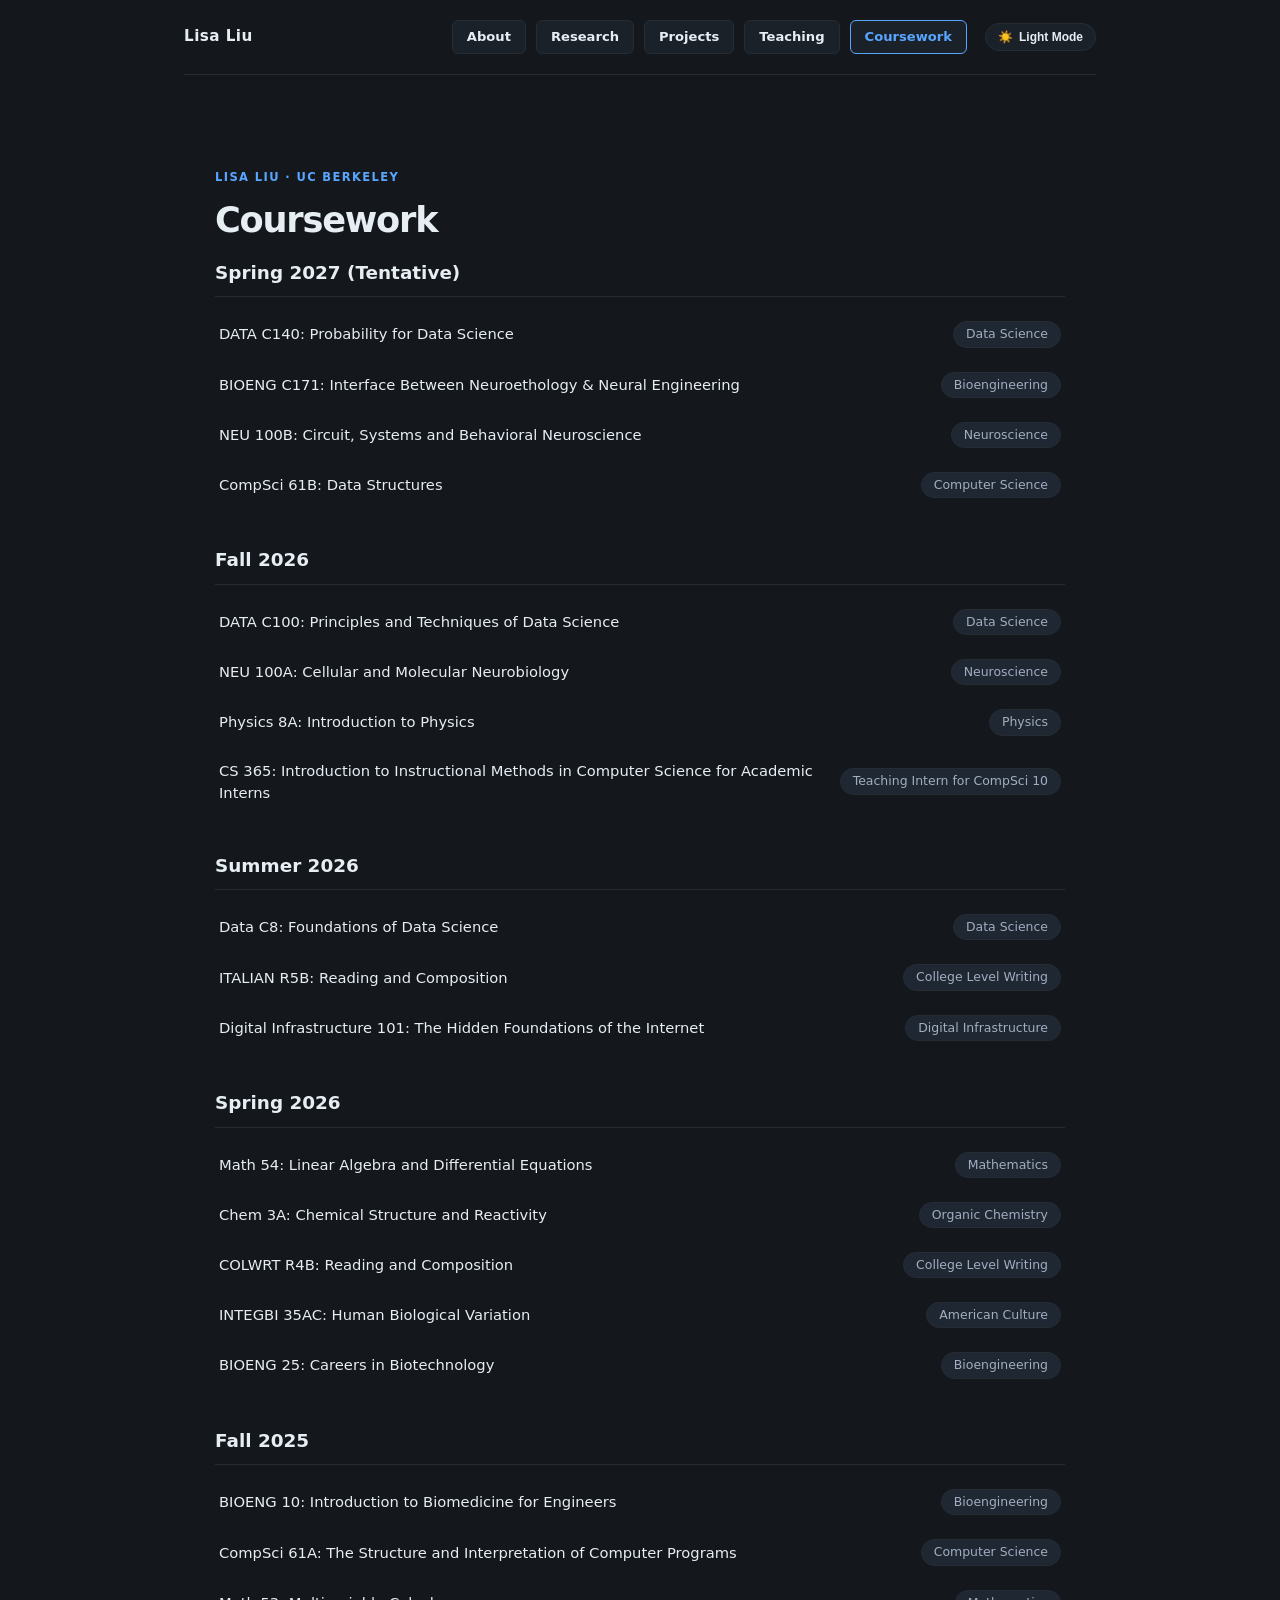
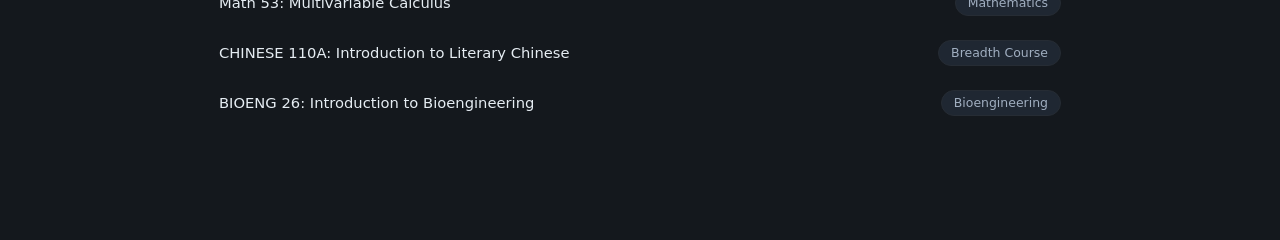
==== coursework/index.html @ eee63c80 "Add page eyebrow with author name to index.html" ====
<!DOCTYPE html>
<html lang="en"><head><meta charset="UTF-8"><meta name="viewport" content="width=device-width, initial-scale=1.0"><title>Coursework — Lisa Liu</title><style>
:root {
  --bg: #14181d;
  --ink: #e6edf3;
  --muted: #919eab;
  --line: #262c34;
  --blue: #58a6ff;
  --soft: #1b2129;
  --tag-bg: #1f2732;
  --tag-text: #a0aec0;
  --font: Inter, ui-sans-serif, system-ui, -apple-system, BlinkMacSystemFont, "Segoe UI", sans-serif;
}

[data-theme="light"] {
  --bg: #f5f7f9;
  --ink: #1e293b;
  --muted: #64748b;
  --line: #e2e8f0;
  --blue: #2563eb;
  --soft: #eaeff4;
  --tag-bg: #e2e8f0;
  --tag-text: #475569;
}

*{box-sizing:border-box}
html{scroll-behavior:smooth}
body {
  margin: 0;
  background-color: var(--bg);
  color: var(--ink);
  font-family: var(--font);
  line-height: 1.5;
  font-size: 0.92rem;
  transition: background-color 0.2s ease, color 0.2s ease;
}
a{color:inherit;text-decoration:none}
a:hover{color:var(--blue)}

.container{max-width:960px;margin:auto;padding:0 24px}

.nav{padding:20px 0;display:flex;justify-content:space-between;align-items:center;border-bottom:1px solid var(--line)}
.brand{font-size:.95rem;font-weight:700;letter-spacing:.03em}
.nav-right{display:flex;align-items:center;gap:10px;flex-wrap:wrap}

.nav-btn{
  background:var(--soft);
  color:var(--ink);
  border:1px solid var(--line);
  padding:6px 14px;
  border-radius:6px;
  font-size:.82rem;
  font-weight:600;
  transition:all 0.2s ease;
}
.nav-btn:hover, .nav-btn.active{
  border-color:var(--blue);
  color:var(--blue);
}

.theme-toggle{
  background:var(--soft);
  color:var(--ink);
  border:1px solid var(--line);
  padding:6px 12px;
  border-radius:16px;
  cursor:pointer;
  font-size:.75rem;
  font-weight:600;
  display:flex;
  align-items:center;
  gap:6px;
  margin-left:8px;
  transition:all 0.2s ease;
}
.theme-toggle:hover{border-color:var(--blue);color:var(--blue)}

.hero{padding:40px 0 32px;border-bottom:1px solid var(--line)}
.hero-grid{display:grid;grid-template-columns:240px 1fr;gap:36px;align-items:start}

.profile-photo{
  width:100%;
  height:300px;
  border-radius:10px;
  object-fit:cover;
  border:1px solid var(--line);
  background:var(--soft);
}

.hero-info h1{font-size:2.3rem;line-height:1.1;font-weight:700;margin:0 0 6px}
.meta-line{display:flex;align-items:center;gap:8px;margin-bottom:14px;font-size:0.9rem;flex-wrap:wrap}
.institution{font-weight:650;color:var(--ink)}
.degree{color:var(--muted)}

/* Icon Links Row */
.icon-links{display:flex;align-items:center;gap:14px;margin-bottom:18px}
.icon-link{color:var(--muted);display:inline-flex;align-items:center;justify-content:center;transition:color 0.2s ease}
.icon-link:hover{color:var(--blue)}
.cv-badge{
  font-size:0.75rem;
  font-weight:700;
  text-transform:lowercase;
  border:1.8px solid currentColor;
  border-radius:5px;
  padding:1px 7px;
  line-height:1.2;
  letter-spacing:-0.02em;
}

.about-text{
  color:var(--muted);
  font-size:0.92rem;
  line-height:1.6;
  margin:0 0 16px;
  border-top:1px solid var(--line);
  padding-top:16px;
}

.taglist{display:flex;flex-wrap:wrap;gap:6px}
.tag{background:var(--tag-bg);color:var(--tag-text);padding:4px 9px;border-radius:4px;font-size:.74rem;font-weight:600}

.contact-strip{background:var(--soft);border:1px solid var(--line);border-radius:6px;padding:16px 20px;display:flex;justify-content:space-between;align-items:center;margin-top:32px;gap:16px}
.contact-strip h3{margin:0;font-size:.95rem;font-weight:650}
.contact-btn{background:var(--blue);color:#fff;padding:7px 16px;border-radius:4px;font-weight:600;font-size:0.82rem;white-space:nowrap}
.contact-btn:hover{opacity:0.9;color:#fff}

footer{padding:28px 0 36px;color:var(--muted);font-size:.78rem;display:flex;justify-content:space-between;margin-top:32px;border-top:1px solid var(--line)}

@media(max-width:760px){
  .hero-grid{grid-template-columns:1fr;gap:20px}
  .profile-photo{height:240px;width:200px}
  .nav{flex-direction:column;align-items:flex-start;gap:14px}
  .nav-right{width:100%;justify-content:flex-start}
  .contact-strip{flex-direction:column;align-items:flex-start}
}

/* Shared page and research-interest components */
.interests{padding:36px 0 8px}
.section-heading{margin-bottom:24px}
.section-kicker{color:var(--blue);font-size:.72rem;font-weight:700;letter-spacing:.12em}
.section-heading h2{font-size:1.65rem;letter-spacing:-.025em;margin:8px 0 8px}
.section-heading p{color:var(--muted);margin:0;max-width:720px;line-height:1.7}
.interest-grid{display:grid;grid-template-columns:repeat(2,minmax(0,1fr));gap:16px}
.interest-card{background:var(--soft);border:1px solid var(--line);border-radius:8px;padding:21px 22px}
.interest-card h3{font-size:1rem;margin:0 0 10px;font-weight:650}
.interest-card p{font-size:.87rem;color:var(--muted);line-height:1.7;margin:0}
.subpage{padding:46px 0 28px;min-height:55vh}
.page-eyebrow{font-size:.72rem;color:var(--blue);font-weight:700;letter-spacing:.12em;text-transform:uppercase}
.subpage h1{font-size:2.2rem;letter-spacing:-.035em;margin:8px 0 12px}
.page-lead{max-width:720px;color:var(--muted);margin:0 0 35px;line-height:1.7}
.page-card{padding:22px 0;border-top:1px solid var(--line)}
.page-card h2{font-size:1.13rem;margin:0 0 7px}
.page-card p{color:var(--muted);margin:0;line-height:1.7}
.page-card .meta{font-size:.82rem;color:var(--blue);margin-bottom:9px}
.page-card ul{color:var(--muted);padding-left:20px;line-height:1.8}
.page-card ul li{margin-bottom:5px}
@media(max-width:760px){.interest-grid{grid-template-columns:1fr}.subpage{padding-top:32px}}
  
.coursework {
  max-width: 850px;
  margin: 48px auto;
}

.coursework-intro {
  color: var(--muted);
  margin-bottom: 36px;
}

.semester {
  margin-bottom: 36px;
}

.semester-heading {
  display: flex;
  justify-content: space-between;
  align-items: center;
  border-bottom: 1px solid var(--line);
  padding-bottom: 10px;
  margin-bottom: 12px;
}

.semester-heading h2 {
  font-size: 1.15rem;
  margin: 0;
}

.semester-heading > span {
  color: var(--muted);
  font-size: 0.8rem;
}

.course {
  display: flex;
  justify-content: space-between;
  align-items: center;
  gap: 16px;
  padding: 12px 4px;
}

.course-category {
  display: inline-block;
  background: var(--tag-bg);
  color: var(--tag-text);
  border: 1px solid var(--line);
  border-radius: 20px;
  padding: 4px 12px;
  font-size: 0.78rem;
  line-height: 1.3;
  white-space: nowrap;
  flex-shrink: 0;
}


@media (max-width: 600px) {
  .course {
    align-items: flex-start;
    flex-direction: column;
    gap: 4px;
  }
}
</style>
</head>

<body>
  <div class="container">
    <nav class="nav">
      <a class="brand" href="../index.html">Lisa Liu</a>
      <div class="nav-right">
        <a class="nav-btn" href="../index.html">About</a>
        <a class="nav-btn" href="../research/">Research</a>
        <a class="nav-btn" href="../projects/">Projects</a>
        <a class="nav-btn" href="../teaching/">Teaching</a>
        <a class="nav-btn active" href="./">Coursework</a>
        <button id="theme-toggle" class="theme-toggle" type="button">
          <span id="toggle-icon">☀️</span>
          <span id="toggle-text">Light Mode</span>
        </button>
      </div>
    </nav>

  <section class="coursework">
    <main class="subpage"><div class="page-eyebrow">Lisa Liu · UC Berkeley</div>
    <h1>Coursework</h1>

    <!-- Spring 2027 -->
    <div class="semester">
      <div class="semester-heading">
        <h2>Spring 2027 (Tentative)</h2>
      </div>

      <div class="course">
        <span>DATA C140: Probability for Data Science</span>
        <span class="course-category">Data Science</span>
      </div>
      <div class="course">
        <span>BIOENG C171: Interface Between Neuroethology & Neural Engineering</span>
        <span class="course-category">Bioengineering</span>
      </div>
      <div class="course">
        <span>NEU 100B: Circuit, Systems and Behavioral Neuroscience</span>
        <span class="course-category">Neuroscience</span>
      </div>
      <div class="course">
        <span>CompSci 61B: Data Structures</span>
        <span class="course-category">Computer Science</span>
      </div>
    </div>

    <!-- Fall 2026 -->
    <div class="semester">
      <div class="semester-heading">
        <h2>Fall 2026</h2>
      </div>

      <div class="course">
        <span>DATA C100: Principles and Techniques of Data Science</span>
        <span class="course-category">Data Science</span>
      </div>
      <div class="course">
        <span>NEU 100A: Cellular and Molecular Neurobiology</span>
        <span class="course-category">Neuroscience</span>
      </div>
      <div class="course">
        <span>Physics 8A: Introduction to Physics</span>
        <span class="course-category">Physics</span>
      </div>
      <div class="course">
        <span>CS 365: Introduction to Instructional Methods in Computer Science for Academic Interns</span>
        <span class="course-category">Teaching Intern for CompSci 10</span>
      </div>
    </div>

    <!-- Summer 2026 -->
    <div class="semester">
      <div class="semester-heading">
        <h2>Summer 2026</h2>
      </div>

      <div class="course">
        <span>Data C8: Foundations of Data Science</span>
        <span class="course-category">Data Science</span>
      </div>
      <div class="course">
        <span>ITALIAN R5B: Reading and Composition</span>
        <span class="course-category">College Level Writing</span>
      </div>
      <div class="course">
        <span>Digital Infrastructure 101: The Hidden Foundations of the Internet</span>
        <span class="course-category">Digital Infrastructure</span>
      </div>
    </div>

    <!-- Spring 2026 -->
    <div class="semester">
      <div class="semester-heading">
        <h2>Spring 2026</h2>
      </div>

      <div class="course">
        <span>Math 54: Linear Algebra and Differential Equations</span>
        <span class="course-category">Mathematics</span>
      </div>
      <div class="course">
        <span>Chem 3A: Chemical Structure and Reactivity</span>
        <span class="course-category">Organic Chemistry</span>
      </div>
      <div class="course">
        <span>COLWRT R4B: Reading and Composition</span>
        <span class="course-category">College Level Writing</span>
      </div>
      <div class="course">
        <span>INTEGBI 35AC: Human Biological Variation</span>
        <span class="course-category">American Culture</span>
      </div>
      <div class="course">
        <span>BIOENG 25: Careers in Biotechnology</span>
        <span class="course-category">Bioengineering</span>
      </div>
    </div>

    <!-- Fall 2025 -->
    <div class="semester">
      <div class="semester-heading">
        <h2>Fall 2025</h2>
      </div>

      <div class="course">
        <span>BIOENG 10: Introduction to Biomedicine for Engineers</span>
        <span class="course-category">Bioengineering</span>
      </div>
      <div class="course">
        <span>CompSci 61A: The Structure and Interpretation of Computer Programs</span>
        <span class="course-category">Computer Science</span>
      </div>
      <div class="course">
        <span>Math 53: Multivariable Calculus</span>
        <span class="course-category">Mathematics</span>
      </div>
      <div class="course">
        <span>CHINESE 110A: Introduction to Literary Chinese</span>
        <span class="course-category">Breadth Course</span>
      </div>
      <div class="course">
        <span>BIOENG 26: Introduction to Bioengineering</span>
        <span class="course-category">Bioengineering</span>
      </div>
    </div>

  </section>

<script>
    if (localStorage.getItem('theme') === 'light') {
    document.documentElement.setAttribute('data-theme', 'light');
  }
  const toggleBtn = document.getElementById('theme-toggle');
  const toggleText = document.getElementById('toggle-text');
  const toggleIcon = document.getElementById('toggle-icon');

  function updateToggleUI() {
    const isLight = document.documentElement.getAttribute('data-theme') === 'light';
    toggleText.textContent = isLight ? 'Dark Mode' : 'Light Mode';
    toggleIcon.textContent = isLight ? '🌙' : '☀️';
  }
  updateToggleUI();

  if (toggleBtn) {
    toggleBtn.addEventListener('click', function() {
      const isLight = document.documentElement.getAttribute('data-theme') === 'light';
      if (isLight) {
        document.documentElement.removeAttribute('data-theme');
        localStorage.setItem('theme', 'dark');
      } else {
        document.documentElement.setAttribute('data-theme', 'light');
        localStorage.setItem('theme', 'light');
      }
      updateToggleUI();
    });
  }
</script>
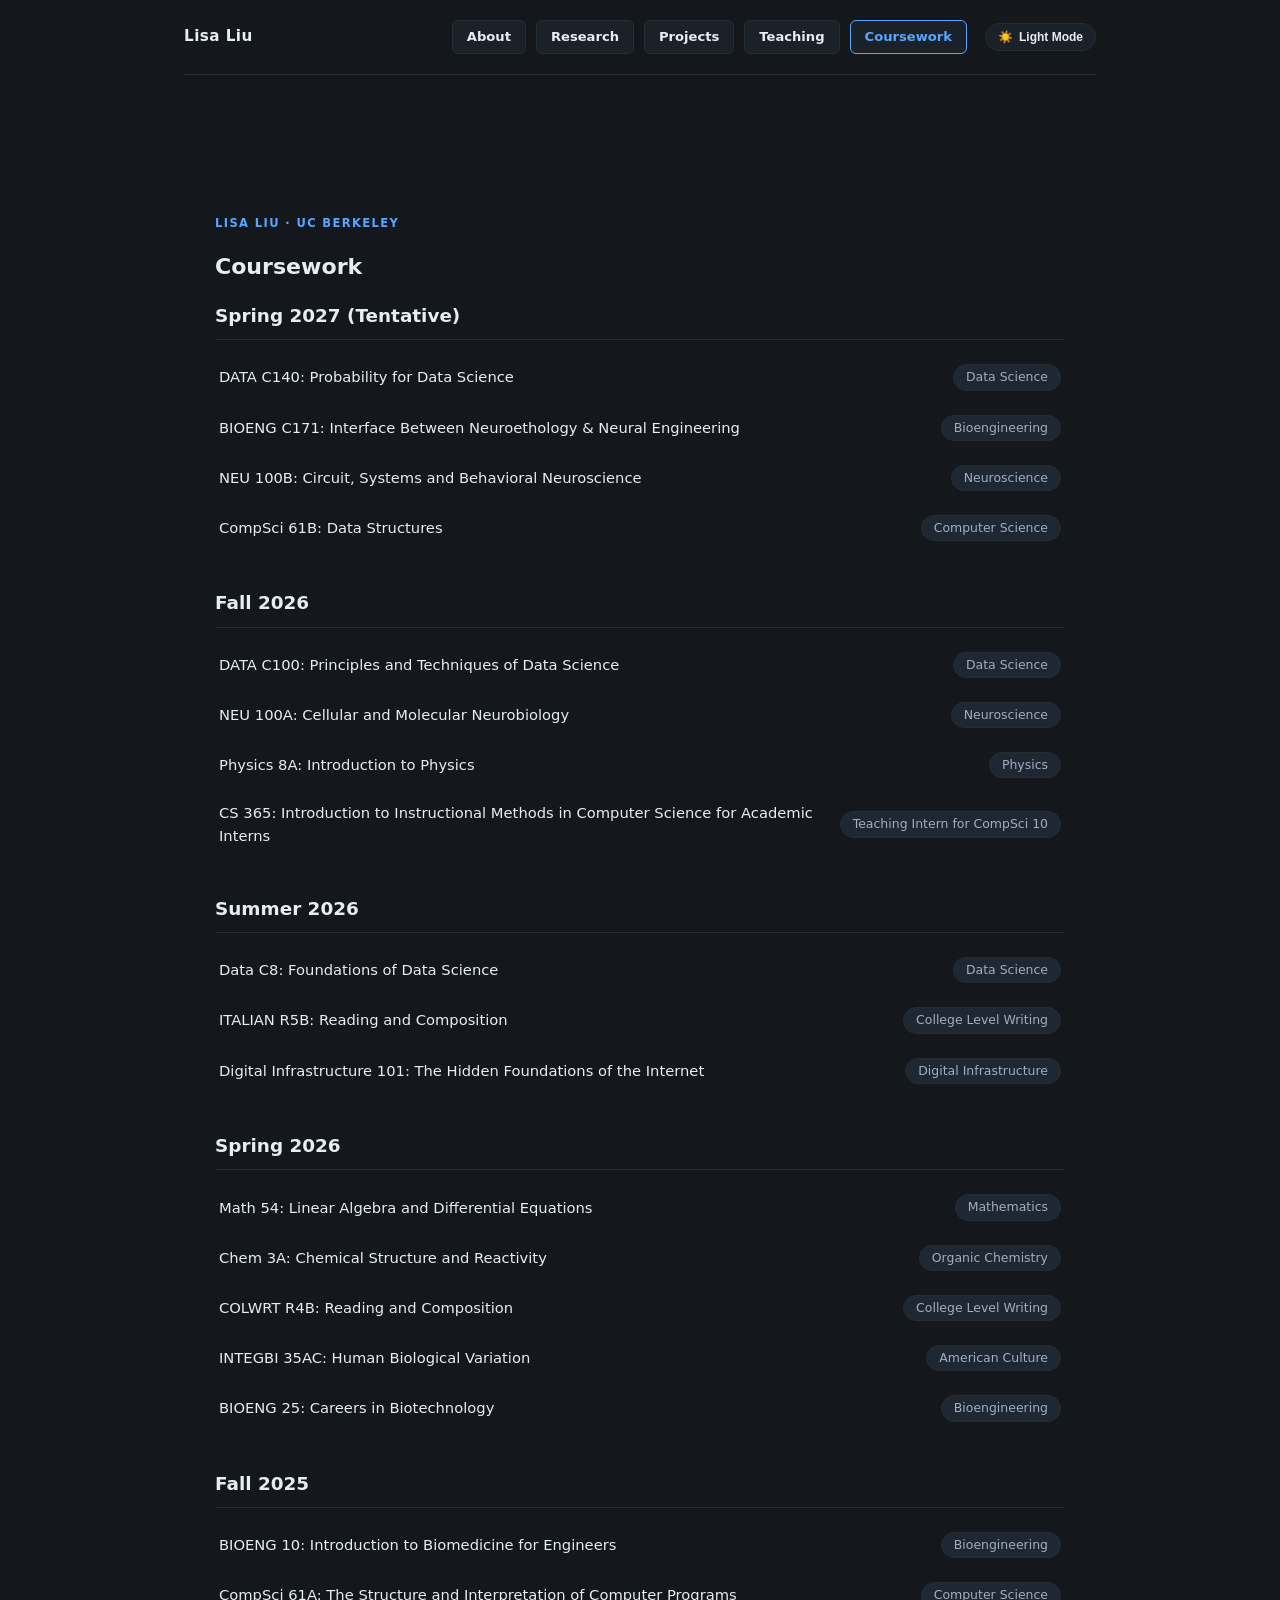
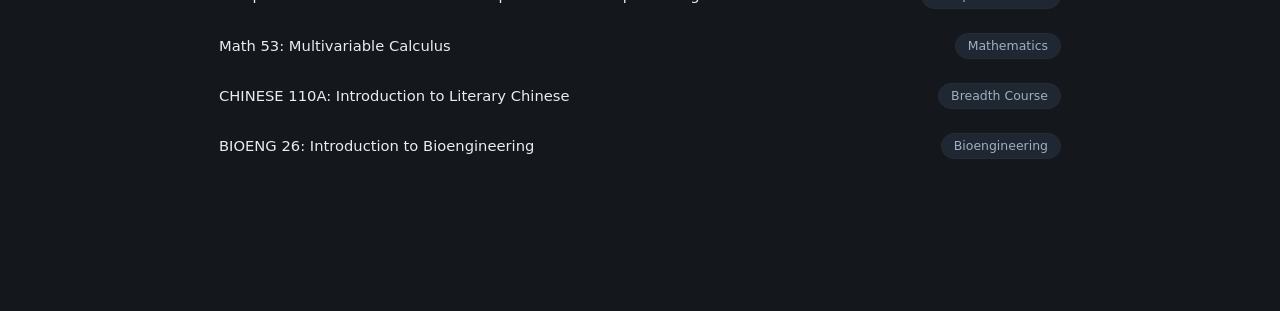
==== commit 5b1fc8e0: "Update index.html" ====
--- a/coursework/index.html
+++ b/coursework/index.html
@@ -146,9 +146,11 @@
 .interest-card p{font-size:.87rem;color:var(--muted);line-height:1.7;margin:0}
 .subpage{padding:46px 0 28px;min-height:55vh}
 .page-eyebrow{font-size:.72rem;color:var(--blue);font-weight:700;letter-spacing:.12em;text-transform:uppercase}
-.subpage h1{font-size:2.2rem;letter-spacing:-.035em;margin:8px 0 12px}
-.page-lead{max-width:720px;color:var(--muted);margin:0 0 35px;line-height:1.7}
-.page-card{padding:22px 0;border-top:1px solid var(--line)}
+.coursework {
+  max-width: 850px;
+  margin: 0 auto;
+  padding: 46px 0 28px;
+}
 .page-card h2{font-size:1.13rem;margin:0 0 7px}
 .page-card p{color:var(--muted);margin:0;line-height:1.7}
 .page-card .meta{font-size:.82rem;color:var(--blue);margin-bottom:9px}
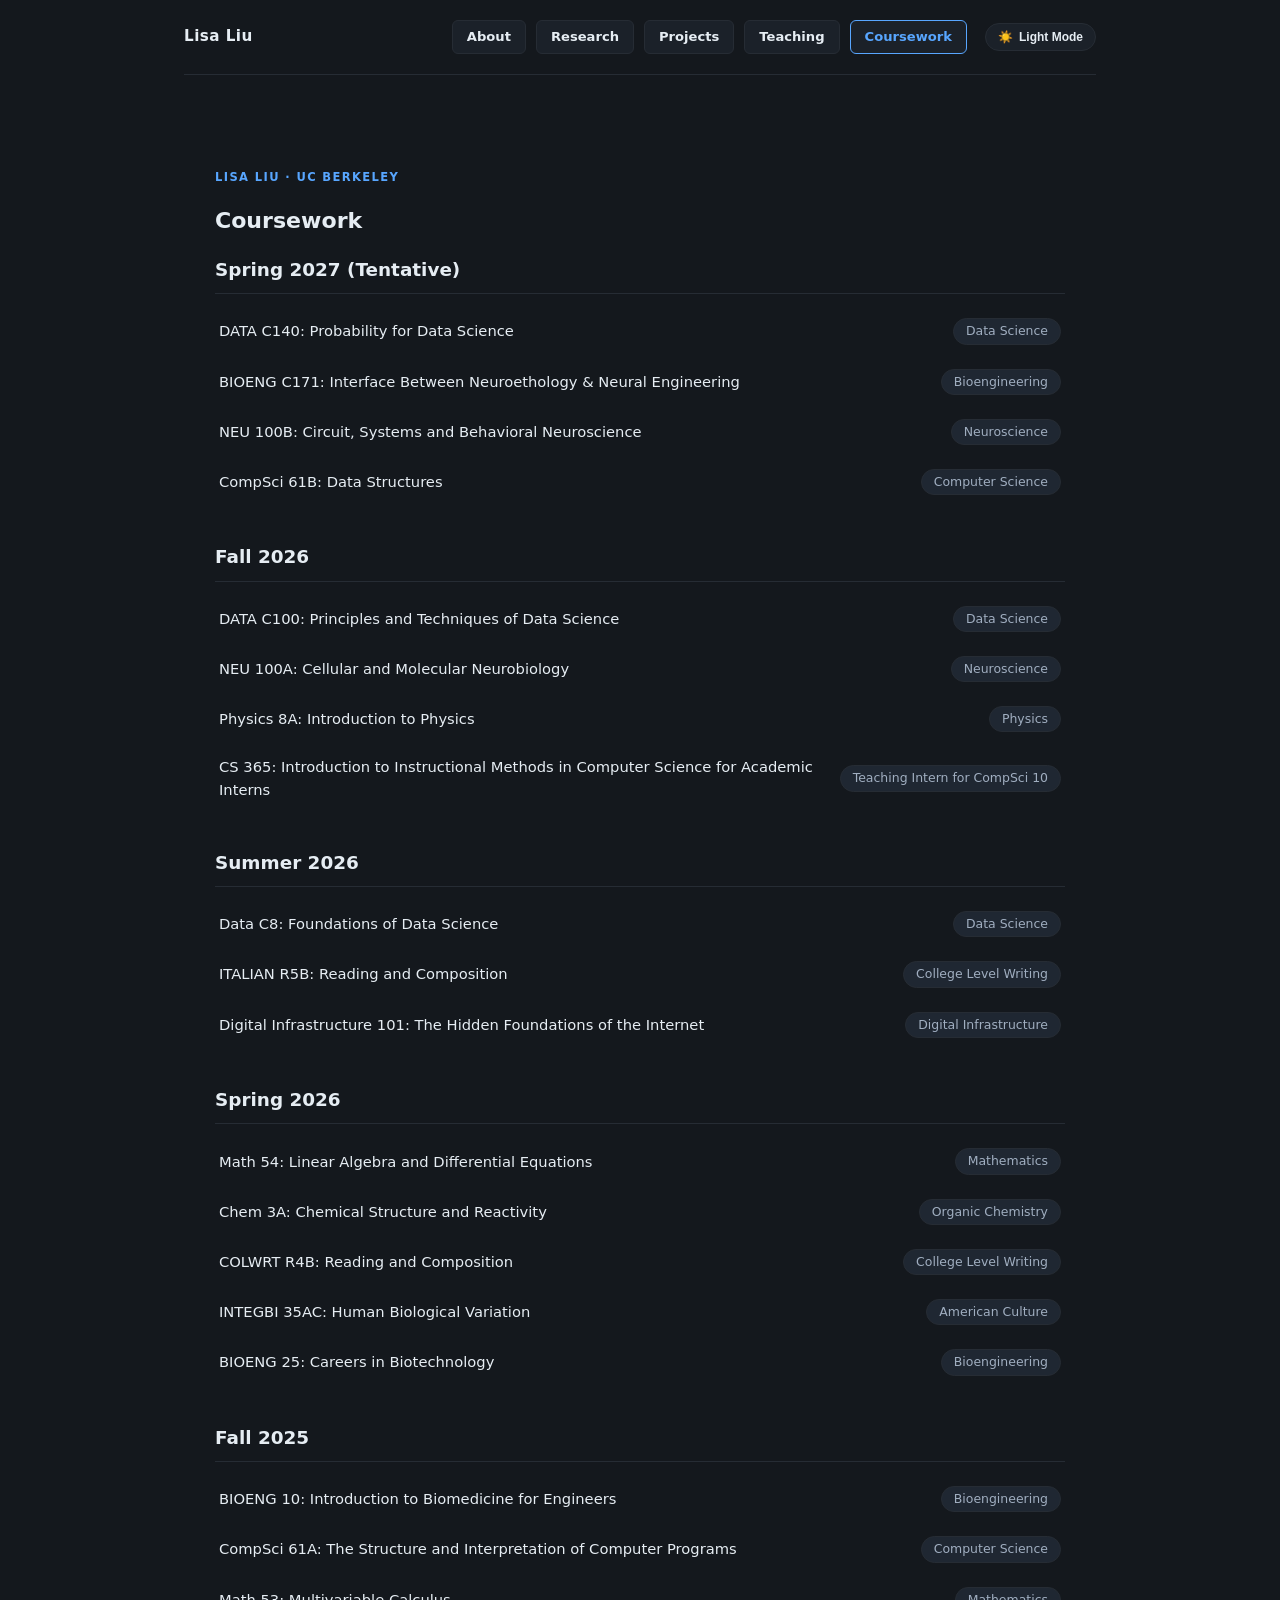
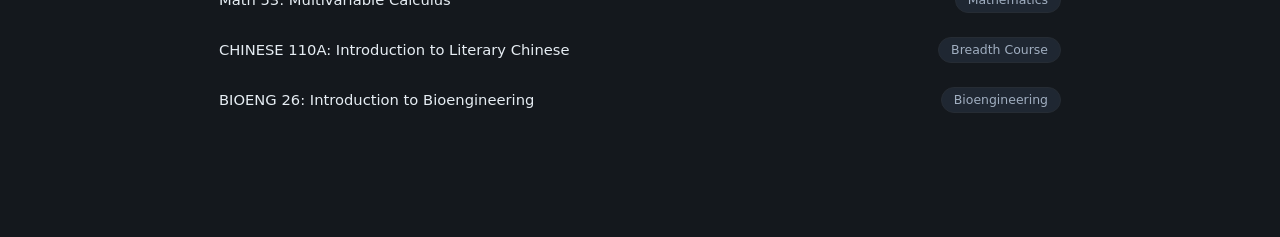
==== commit e56c7aeb: "Remove padding from coursework section Removed padding from the coursework section." ====
--- a/coursework/index.html
+++ b/coursework/index.html
@@ -149,7 +149,6 @@
 .coursework {
   max-width: 850px;
   margin: 0 auto;
-  padding: 46px 0 28px;
 }
 .page-card h2{font-size:1.13rem;margin:0 0 7px}
 .page-card p{color:var(--muted);margin:0;line-height:1.7}
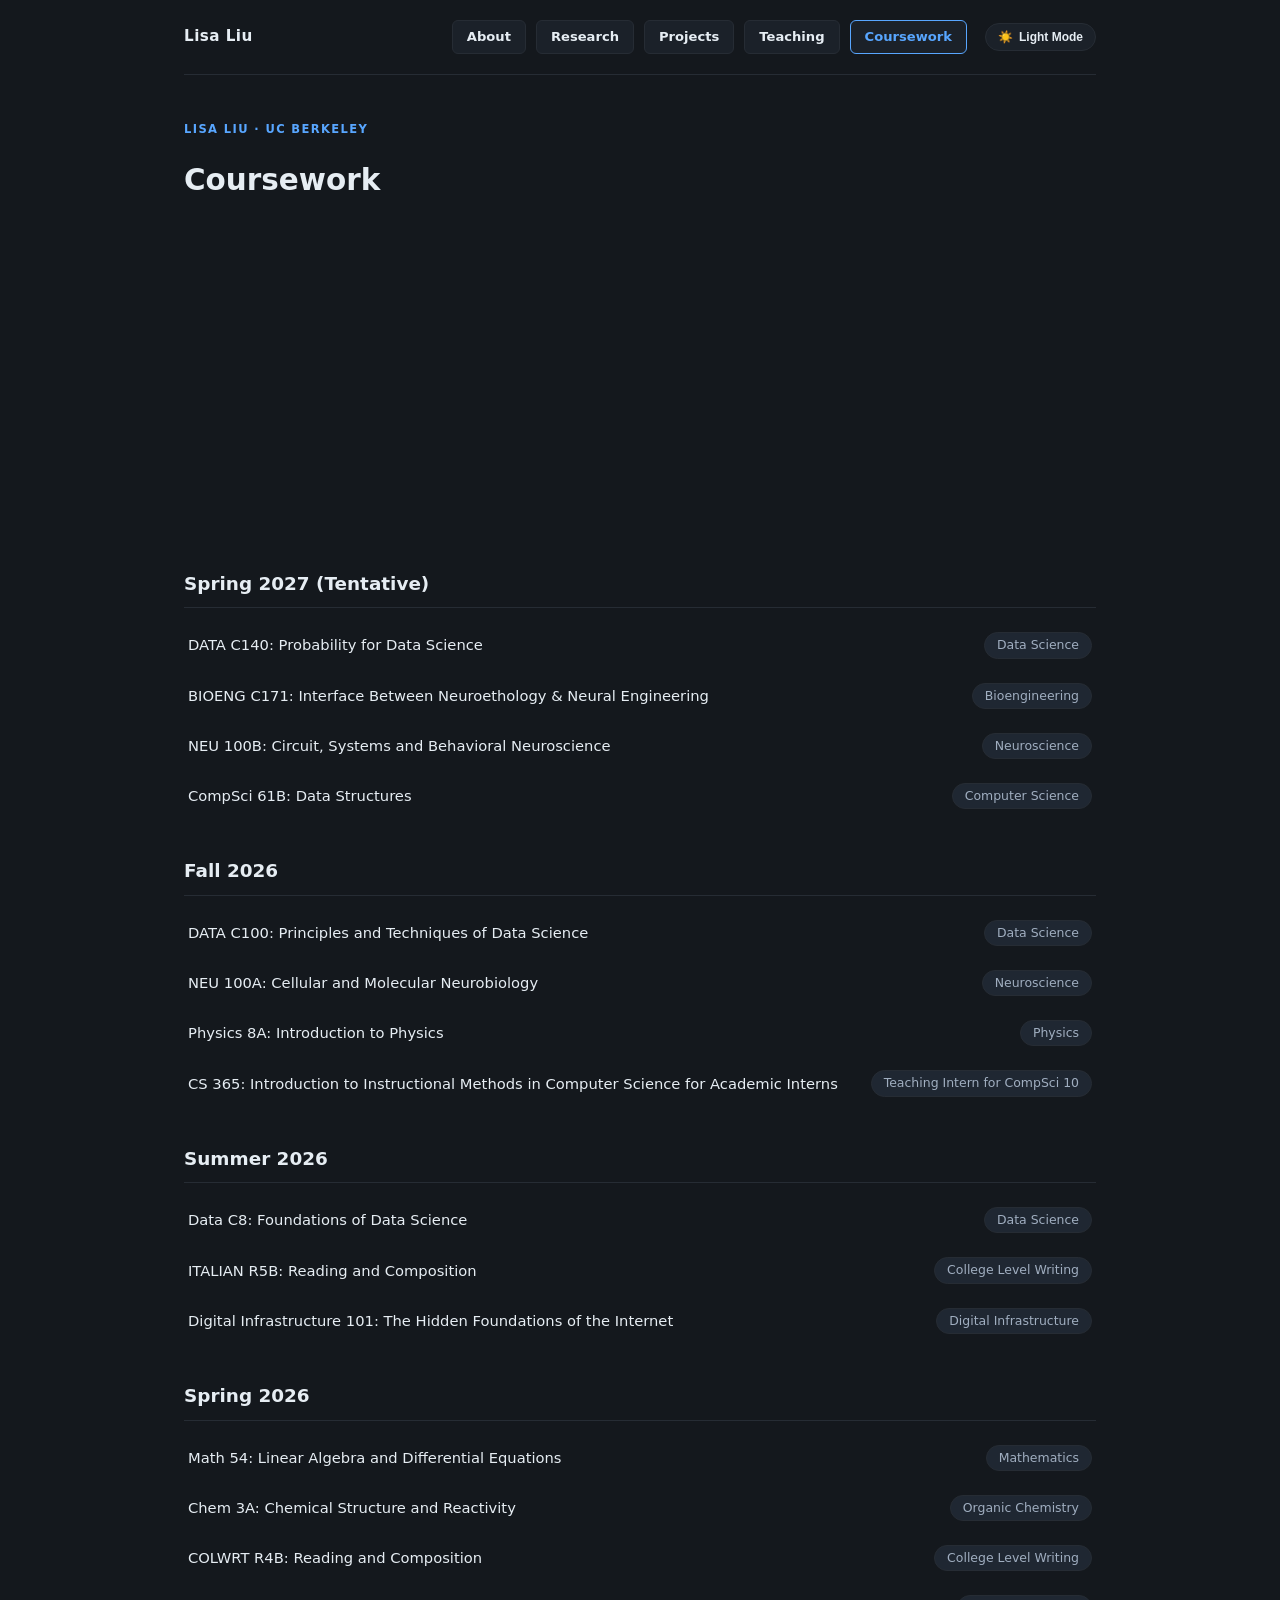
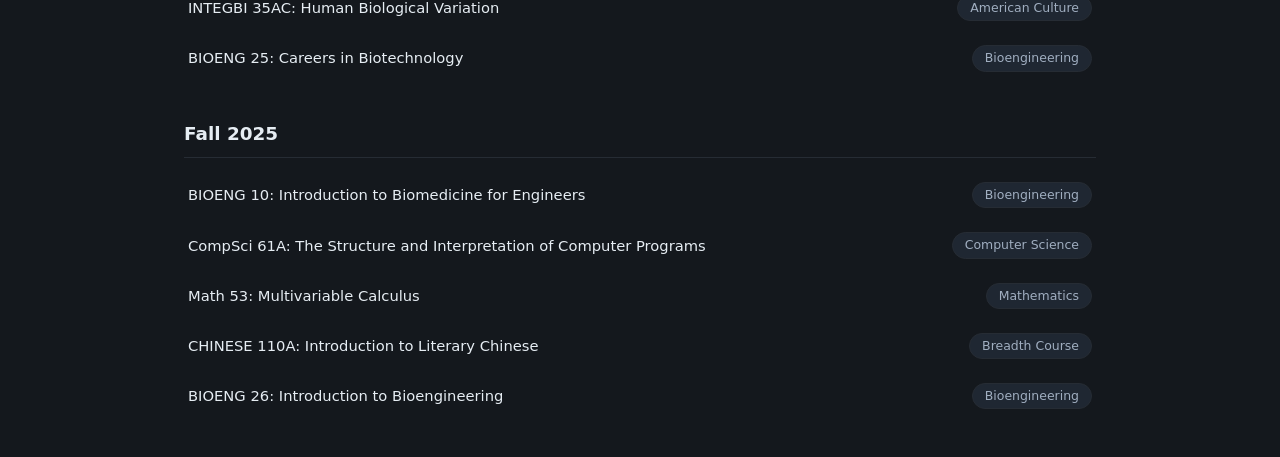
==== commit a3f31787: "Update index.html" ====
--- a/coursework/index.html
+++ b/coursework/index.html
@@ -146,10 +146,6 @@
 .interest-card p{font-size:.87rem;color:var(--muted);line-height:1.7;margin:0}
 .subpage{padding:46px 0 28px;min-height:55vh}
 .page-eyebrow{font-size:.72rem;color:var(--blue);font-weight:700;letter-spacing:.12em;text-transform:uppercase}
-.coursework {
-  max-width: 850px;
-  margin: 0 auto;
-}
 .page-card h2{font-size:1.13rem;margin:0 0 7px}
 .page-card p{color:var(--muted);margin:0;line-height:1.7}
 .page-card .meta{font-size:.82rem;color:var(--blue);margin-bottom:9px}
@@ -239,9 +235,13 @@
       </div>
     </nav>
 
+<main class="subpage">
+  <div class="page-eyebrow">LISA LIU · UC BERKELEY</div>
+  <h1>Coursework</h1>
+
   <section class="coursework">
-    <main class="subpage"><div class="page-eyebrow">Lisa Liu · UC Berkeley</div>
-    <h1>Coursework</h1>
+  </section>
+</main>
 
     <!-- Spring 2027 -->
     <div class="semester">
@@ -367,6 +367,7 @@
       </div>
     </div>
 
+    </main>
   </section>
 
 <script>
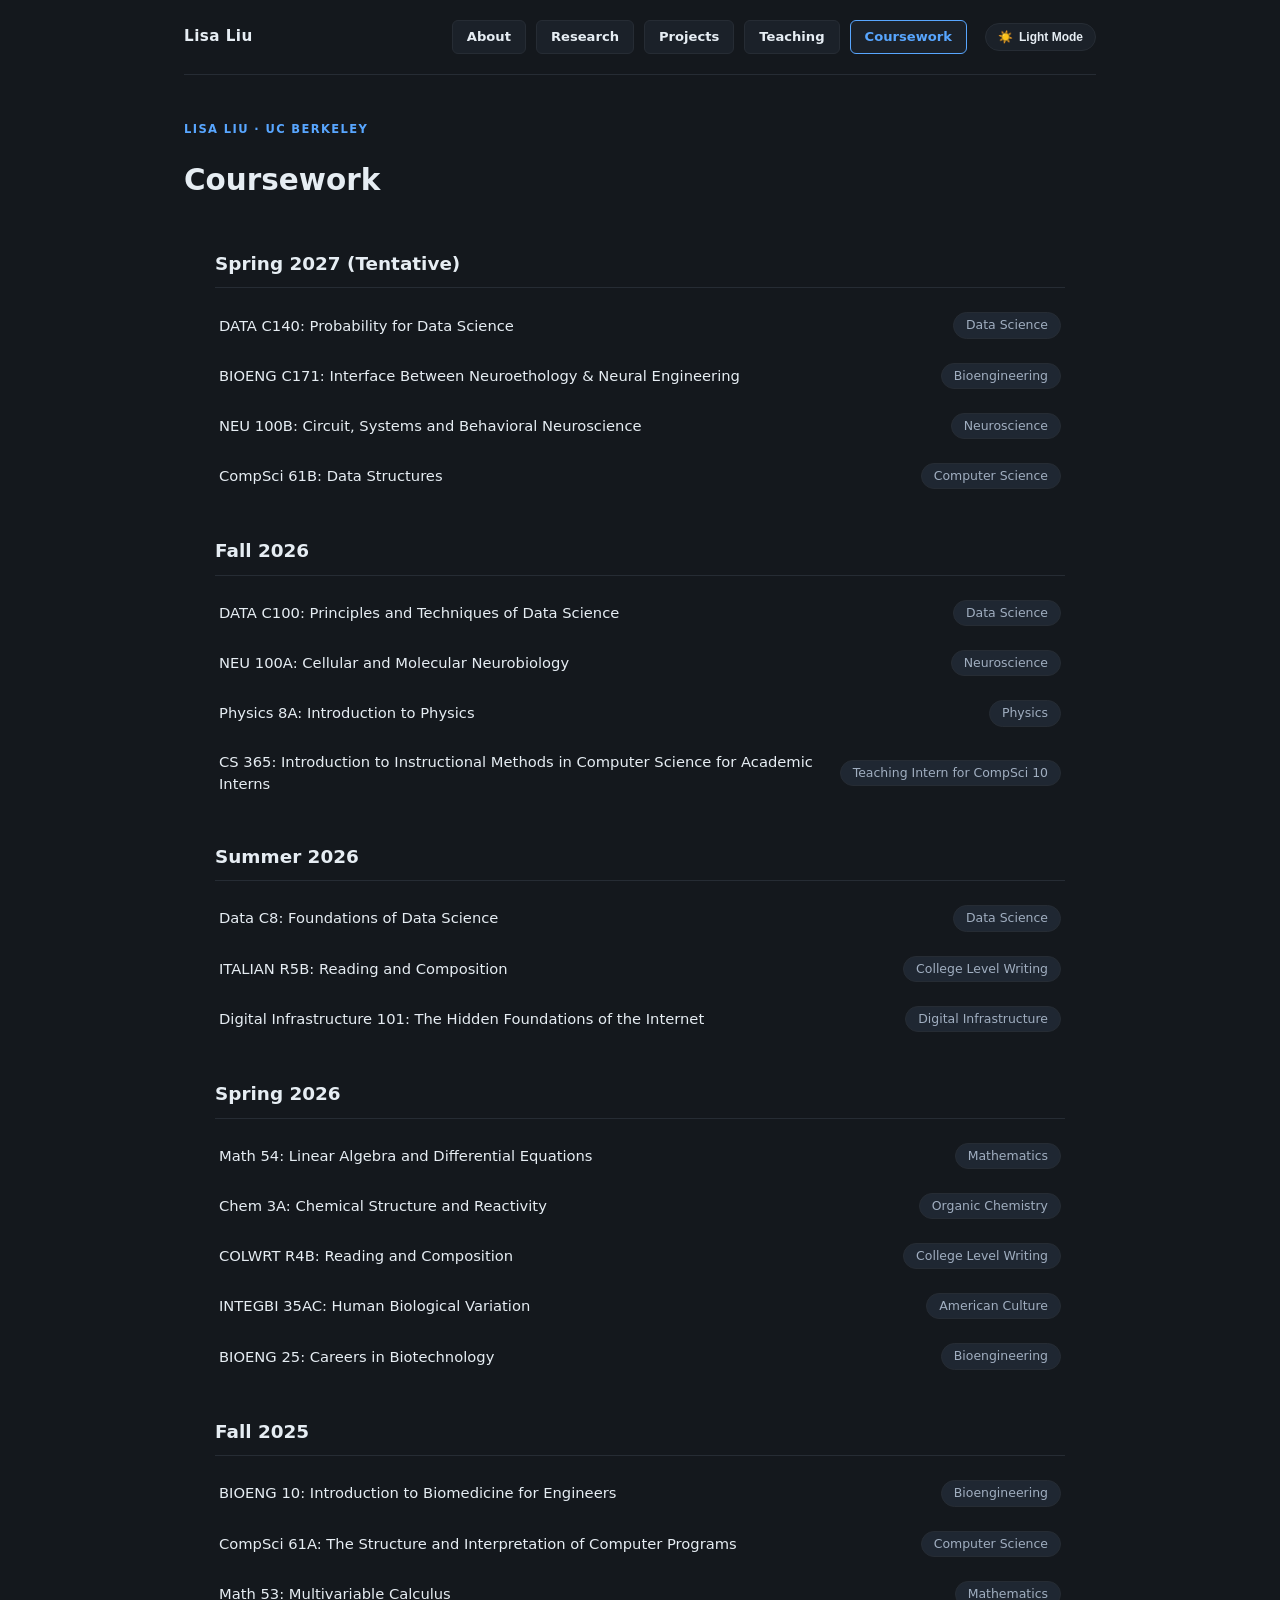
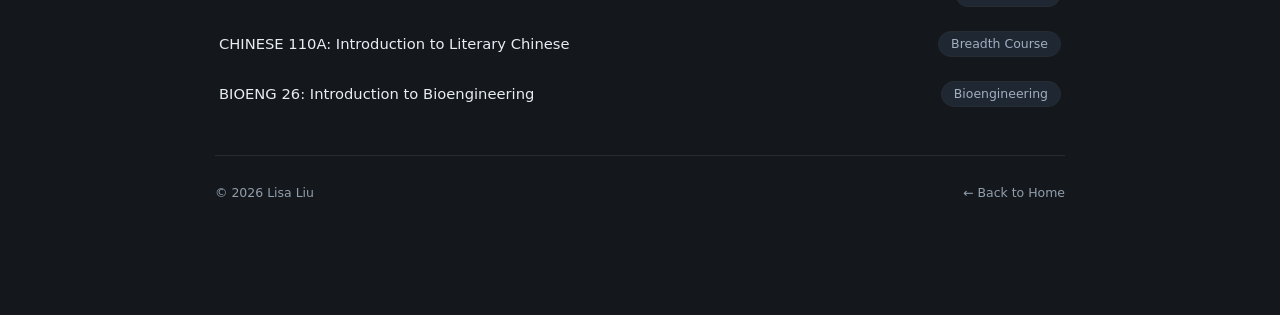
==== commit 2c557f1f: "Add footer to coursework page Added footer with copyright and back link." ====
--- a/coursework/index.html
+++ b/coursework/index.html
@@ -240,8 +240,6 @@
   <h1>Coursework</h1>
 
   <section class="coursework">
-  </section>
-</main>
 
     <!-- Spring 2027 -->
     <div class="semester">
@@ -366,9 +364,10 @@
         <span class="course-category">Bioengineering</span>
       </div>
     </div>
-
-    </main>
-  </section>
+    
+  <footer><span>© 2026 Lisa Liu</span><span><a href="../index.html">← Back to Home</a></span></footer>
+</section>
+</main>
 
 <script>
     if (localStorage.getItem('theme') === 'light') {
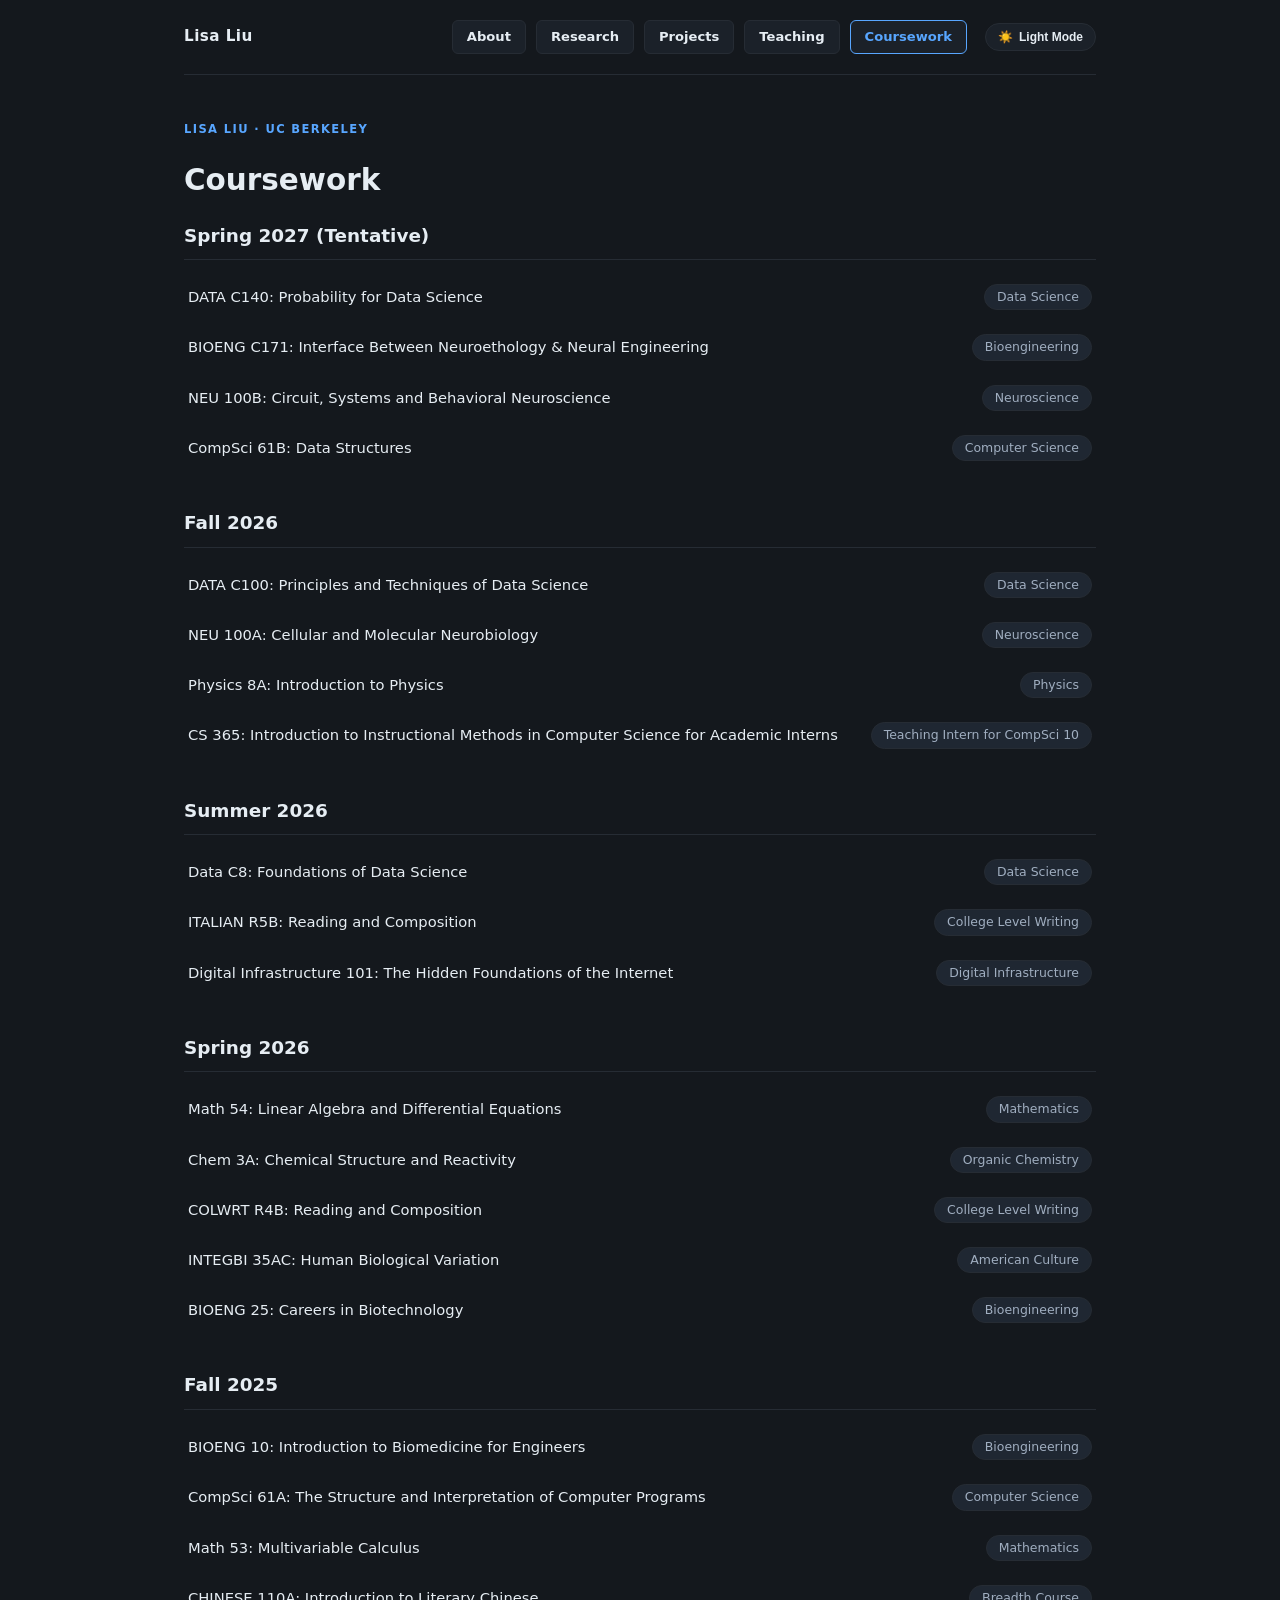
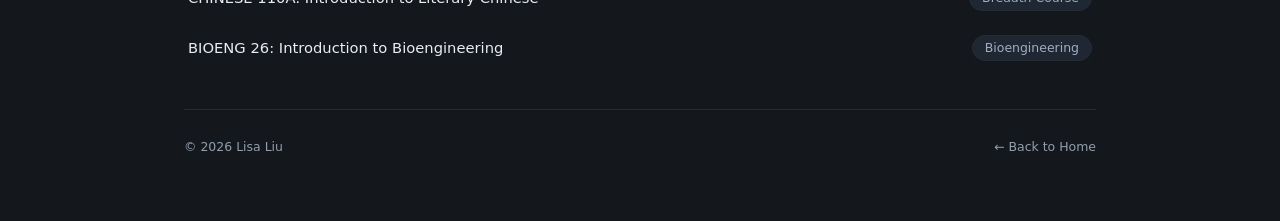
==== commit f0ae05bb: "Modify coursework styles for responsiveness Updated coursework section styles for full width and rem" ====
--- a/coursework/index.html
+++ b/coursework/index.html
@@ -154,8 +154,8 @@
 @media(max-width:760px){.interest-grid{grid-template-columns:1fr}.subpage{padding-top:32px}}
   
 .coursework {
-  max-width: 850px;
-  margin: 48px auto;
+  width: 100%;
+  margin: 0;
 }
 
 .coursework-intro {
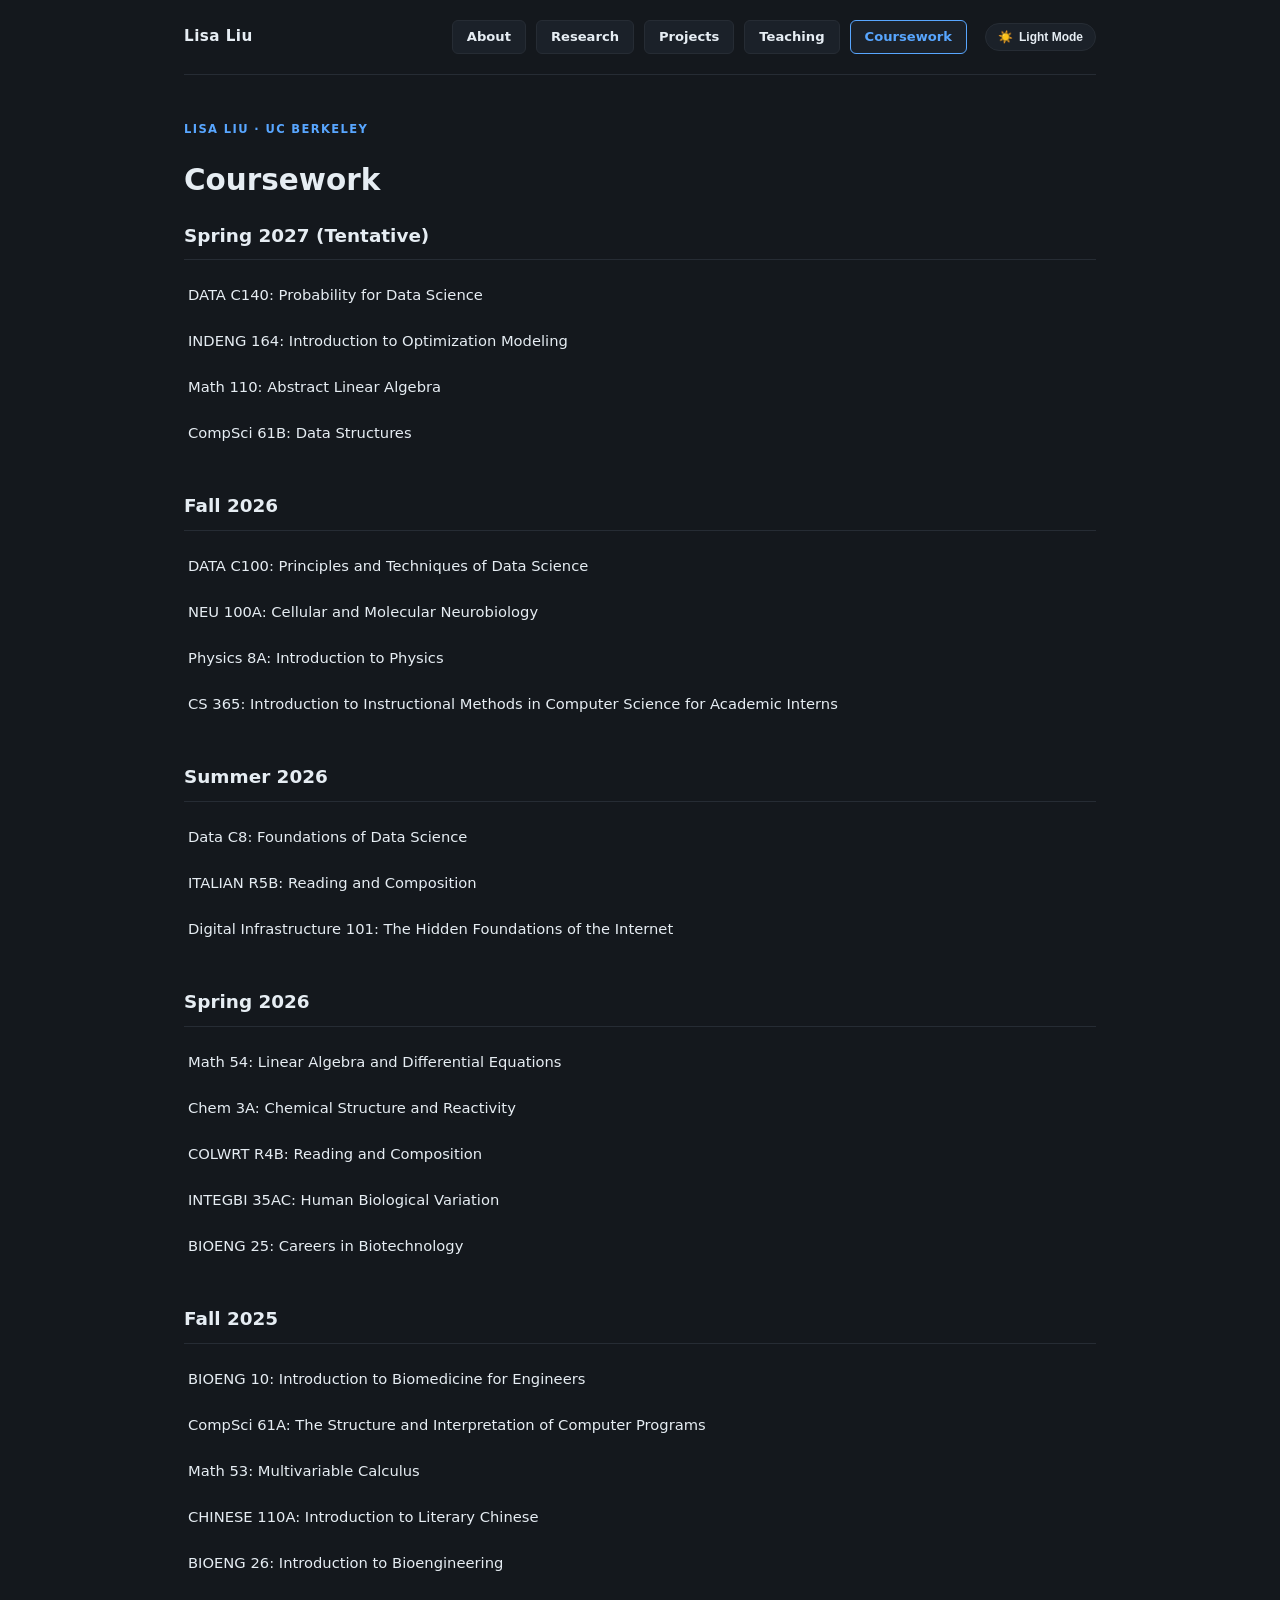
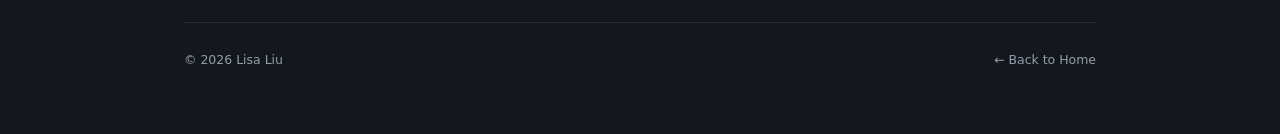
==== commit 6add7477: "Remove course category badges" ====
--- a/coursework/index.html
+++ b/coursework/index.html
@@ -1,233 +1,196 @@
 <!DOCTYPE html>
-<html lang="en"><head><meta charset="UTF-8"><meta name="viewport" content="width=device-width, initial-scale=1.0"><title>Coursework — Lisa Liu</title><style>
-:root {
-  --bg: #14181d;
-  --ink: #e6edf3;
-  --muted: #919eab;
-  --line: #262c34;
-  --blue: #58a6ff;
-  --soft: #1b2129;
-  --tag-bg: #1f2732;
-  --tag-text: #a0aec0;
-  --font: Inter, ui-sans-serif, system-ui, -apple-system, BlinkMacSystemFont, "Segoe UI", sans-serif;
-}
-
-[data-theme="light"] {
-  --bg: #f5f7f9;
-  --ink: #1e293b;
-  --muted: #64748b;
-  --line: #e2e8f0;
-  --blue: #2563eb;
-  --soft: #eaeff4;
-  --tag-bg: #e2e8f0;
-  --tag-text: #475569;
-}
-
-*{box-sizing:border-box}
-html{scroll-behavior:smooth}
-body {
-  margin: 0;
-  background-color: var(--bg);
-  color: var(--ink);
-  font-family: var(--font);
-  line-height: 1.5;
-  font-size: 0.92rem;
-  transition: background-color 0.2s ease, color 0.2s ease;
-}
-a{color:inherit;text-decoration:none}
-a:hover{color:var(--blue)}
-
-.container{max-width:960px;margin:auto;padding:0 24px}
-
-.nav{padding:20px 0;display:flex;justify-content:space-between;align-items:center;border-bottom:1px solid var(--line)}
-.brand{font-size:.95rem;font-weight:700;letter-spacing:.03em}
-.nav-right{display:flex;align-items:center;gap:10px;flex-wrap:wrap}
-
-.nav-btn{
-  background:var(--soft);
-  color:var(--ink);
-  border:1px solid var(--line);
-  padding:6px 14px;
-  border-radius:6px;
-  font-size:.82rem;
-  font-weight:600;
-  transition:all 0.2s ease;
-}
-.nav-btn:hover, .nav-btn.active{
-  border-color:var(--blue);
-  color:var(--blue);
-}
-
-.theme-toggle{
-  background:var(--soft);
-  color:var(--ink);
-  border:1px solid var(--line);
-  padding:6px 12px;
-  border-radius:16px;
-  cursor:pointer;
-  font-size:.75rem;
-  font-weight:600;
-  display:flex;
-  align-items:center;
-  gap:6px;
-  margin-left:8px;
-  transition:all 0.2s ease;
-}
-.theme-toggle:hover{border-color:var(--blue);color:var(--blue)}
-
-.hero{padding:40px 0 32px;border-bottom:1px solid var(--line)}
-.hero-grid{display:grid;grid-template-columns:240px 1fr;gap:36px;align-items:start}
-
-.profile-photo{
-  width:100%;
-  height:300px;
-  border-radius:10px;
-  object-fit:cover;
-  border:1px solid var(--line);
-  background:var(--soft);
-}
-
-.hero-info h1{font-size:2.3rem;line-height:1.1;font-weight:700;margin:0 0 6px}
-.meta-line{display:flex;align-items:center;gap:8px;margin-bottom:14px;font-size:0.9rem;flex-wrap:wrap}
-.institution{font-weight:650;color:var(--ink)}
-.degree{color:var(--muted)}
-
-/* Icon Links Row */
-.icon-links{display:flex;align-items:center;gap:14px;margin-bottom:18px}
-.icon-link{color:var(--muted);display:inline-flex;align-items:center;justify-content:center;transition:color 0.2s ease}
-.icon-link:hover{color:var(--blue)}
-.cv-badge{
-  font-size:0.75rem;
-  font-weight:700;
-  text-transform:lowercase;
-  border:1.8px solid currentColor;
-  border-radius:5px;
-  padding:1px 7px;
-  line-height:1.2;
-  letter-spacing:-0.02em;
-}
-
-.about-text{
-  color:var(--muted);
-  font-size:0.92rem;
-  line-height:1.6;
-  margin:0 0 16px;
-  border-top:1px solid var(--line);
-  padding-top:16px;
-}
-
-.taglist{display:flex;flex-wrap:wrap;gap:6px}
-.tag{background:var(--tag-bg);color:var(--tag-text);padding:4px 9px;border-radius:4px;font-size:.74rem;font-weight:600}
-
-.contact-strip{background:var(--soft);border:1px solid var(--line);border-radius:6px;padding:16px 20px;display:flex;justify-content:space-between;align-items:center;margin-top:32px;gap:16px}
-.contact-strip h3{margin:0;font-size:.95rem;font-weight:650}
-.contact-btn{background:var(--blue);color:#fff;padding:7px 16px;border-radius:4px;font-weight:600;font-size:0.82rem;white-space:nowrap}
-.contact-btn:hover{opacity:0.9;color:#fff}
-
-footer{padding:28px 0 36px;color:var(--muted);font-size:.78rem;display:flex;justify-content:space-between;margin-top:32px;border-top:1px solid var(--line)}
-
-@media(max-width:760px){
-  .hero-grid{grid-template-columns:1fr;gap:20px}
-  .profile-photo{height:240px;width:200px}
-  .nav{flex-direction:column;align-items:flex-start;gap:14px}
-  .nav-right{width:100%;justify-content:flex-start}
-  .contact-strip{flex-direction:column;align-items:flex-start}
-}
-
-/* Shared page and research-interest components */
-.interests{padding:36px 0 8px}
-.section-heading{margin-bottom:24px}
-.section-kicker{color:var(--blue);font-size:.72rem;font-weight:700;letter-spacing:.12em}
-.section-heading h2{font-size:1.65rem;letter-spacing:-.025em;margin:8px 0 8px}
-.section-heading p{color:var(--muted);margin:0;max-width:720px;line-height:1.7}
-.interest-grid{display:grid;grid-template-columns:repeat(2,minmax(0,1fr));gap:16px}
-.interest-card{background:var(--soft);border:1px solid var(--line);border-radius:8px;padding:21px 22px}
-.interest-card h3{font-size:1rem;margin:0 0 10px;font-weight:650}
-.interest-card p{font-size:.87rem;color:var(--muted);line-height:1.7;margin:0}
-.subpage{padding:46px 0 28px;min-height:55vh}
-.page-eyebrow{font-size:.72rem;color:var(--blue);font-weight:700;letter-spacing:.12em;text-transform:uppercase}
-.page-card h2{font-size:1.13rem;margin:0 0 7px}
-.page-card p{color:var(--muted);margin:0;line-height:1.7}
-.page-card .meta{font-size:.82rem;color:var(--blue);margin-bottom:9px}
-.page-card ul{color:var(--muted);padding-left:20px;line-height:1.8}
-.page-card ul li{margin-bottom:5px}
-@media(max-width:760px){.interest-grid{grid-template-columns:1fr}.subpage{padding-top:32px}}
-  
-.coursework {
-  width: 100%;
-  margin: 0;
-}
-
-.coursework-intro {
-  color: var(--muted);
-  margin-bottom: 36px;
-}
-
-.semester {
-  margin-bottom: 36px;
-}
-
-.semester-heading {
-  display: flex;
-  justify-content: space-between;
-  align-items: center;
-  border-bottom: 1px solid var(--line);
-  padding-bottom: 10px;
-  margin-bottom: 12px;
-}
-
-.semester-heading h2 {
-  font-size: 1.15rem;
-  margin: 0;
-}
-
-.semester-heading > span {
-  color: var(--muted);
-  font-size: 0.8rem;
-}
-
-.course {
-  display: flex;
-  justify-content: space-between;
-  align-items: center;
-  gap: 16px;
-  padding: 12px 4px;
-}
-
-.course-category {
-  display: inline-block;
-  background: var(--tag-bg);
-  color: var(--tag-text);
-  border: 1px solid var(--line);
-  border-radius: 20px;
-  padding: 4px 12px;
-  font-size: 0.78rem;
-  line-height: 1.3;
-  white-space: nowrap;
-  flex-shrink: 0;
-}
-
-
-@media (max-width: 600px) {
-  .course {
-    align-items: flex-start;
-    flex-direction: column;
-    gap: 4px;
-  }
-}
-</style>
+<html lang="en">
+<head>
+  <meta charset="UTF-8">
+  <meta name="viewport" content="width=device-width, initial-scale=1.0">
+  <title>Coursework — Lisa Liu</title>
+
+  <style>
+    :root {
+      --bg: #14181d;
+      --ink: #e6edf3;
+      --muted: #919eab;
+      --line: #262c34;
+      --blue: #58a6ff;
+      --soft: #1b2129;
+      --font: Inter, ui-sans-serif, system-ui, -apple-system, BlinkMacSystemFont, "Segoe UI", sans-serif;
+    }
+
+    [data-theme="light"] {
+      --bg: #f5f7f9;
+      --ink: #1e293b;
+      --muted: #64748b;
+      --line: #e2e8f0;
+      --blue: #2563eb;
+      --soft: #eaeff4;
+    }
+
+    * {
+      box-sizing: border-box;
+    }
+
+    html {
+      scroll-behavior: smooth;
+    }
+
+    body {
+      margin: 0;
+      background-color: var(--bg);
+      color: var(--ink);
+      font-family: var(--font);
+      line-height: 1.5;
+      font-size: 0.92rem;
+      transition: background-color 0.2s ease, color 0.2s ease;
+    }
+
+    a {
+      color: inherit;
+      text-decoration: none;
+    }
+
+    a:hover {
+      color: var(--blue);
+    }
+
+    .container {
+      max-width: 960px;
+      margin: auto;
+      padding: 0 24px;
+    }
+
+    .nav {
+      padding: 20px 0;
+      display: flex;
+      justify-content: space-between;
+      align-items: center;
+      border-bottom: 1px solid var(--line);
+    }
+
+    .brand {
+      font-size: 0.95rem;
+      font-weight: 700;
+      letter-spacing: 0.03em;
+    }
+
+    .nav-right {
+      display: flex;
+      align-items: center;
+      gap: 10px;
+      flex-wrap: wrap;
+    }
+
+    .nav-btn {
+      background: var(--soft);
+      color: var(--ink);
+      border: 1px solid var(--line);
+      padding: 6px 14px;
+      border-radius: 6px;
+      font-size: 0.82rem;
+      font-weight: 600;
+      transition: all 0.2s ease;
+    }
+
+    .nav-btn:hover,
+    .nav-btn.active,
+    .theme-toggle:hover {
+      border-color: var(--blue);
+      color: var(--blue);
+    }
+
+    .theme-toggle {
+      background: var(--soft);
+      color: var(--ink);
+      border: 1px solid var(--line);
+      padding: 6px 12px;
+      border-radius: 16px;
+      cursor: pointer;
+      font-size: 0.75rem;
+      font-weight: 600;
+      display: flex;
+      align-items: center;
+      gap: 6px;
+      margin-left: 8px;
+      transition: all 0.2s ease;
+    }
+
+    .subpage {
+      padding: 46px 0 28px;
+      min-height: 55vh;
+    }
+
+    .page-eyebrow {
+      font-size: 0.72rem;
+      color: var(--blue);
+      font-weight: 700;
+      letter-spacing: 0.12em;
+      text-transform: uppercase;
+    }
+
+    .coursework {
+      width: 100%;
+      margin: 0;
+    }
+
+    .semester {
+      margin-bottom: 36px;
+    }
+
+    .semester-heading {
+      border-bottom: 1px solid var(--line);
+      padding-bottom: 10px;
+      margin-bottom: 12px;
+    }
+
+    .semester-heading h2 {
+      font-size: 1.15rem;
+      margin: 0;
+    }
+
+    .course {
+      padding: 12px 4px;
+    }
+
+    footer {
+      padding: 28px 0 36px;
+      color: var(--muted);
+      font-size: 0.78rem;
+      display: flex;
+      justify-content: space-between;
+      margin-top: 32px;
+      border-top: 1px solid var(--line);
+    }
+
+    @media (max-width: 760px) {
+      .nav {
+        flex-direction: column;
+        align-items: flex-start;
+        gap: 14px;
+      }
+
+      .nav-right {
+        width: 100%;
+        justify-content: flex-start;
+      }
+
+      .subpage {
+        padding-top: 32px;
+      }
+    }
+  </style>
 </head>
 
 <body>
   <div class="container">
     <nav class="nav">
       <a class="brand" href="../index.html">Lisa Liu</a>
+
       <div class="nav-right">
         <a class="nav-btn" href="../index.html">About</a>
         <a class="nav-btn" href="../research/">Research</a>
         <a class="nav-btn" href="../projects/">Projects</a>
         <a class="nav-btn" href="../teaching/">Teaching</a>
         <a class="nav-btn active" href="./">Coursework</a>
+
         <button id="theme-toggle" class="theme-toggle" type="button">
           <span id="toggle-icon">☀️</span>
           <span id="toggle-text">Light Mode</span>
@@ -235,166 +198,106 @@
       </div>
     </nav>
 
-<main class="subpage">
-  <div class="page-eyebrow">LISA LIU · UC BERKELEY</div>
-  <h1>Coursework</h1>
-
-  <section class="coursework">
-
-    <!-- Spring 2027 -->
-    <div class="semester">
-      <div class="semester-heading">
-        <h2>Spring 2027 (Tentative)</h2>
-      </div>
-
-      <div class="course">
-        <span>DATA C140: Probability for Data Science</span>
-        <span class="course-category">Data Science</span>
-      </div>
-      <div class="course">
-        <span>BIOENG C171: Interface Between Neuroethology & Neural Engineering</span>
-        <span class="course-category">Bioengineering</span>
-      </div>
-      <div class="course">
-        <span>NEU 100B: Circuit, Systems and Behavioral Neuroscience</span>
-        <span class="course-category">Neuroscience</span>
-      </div>
-      <div class="course">
-        <span>CompSci 61B: Data Structures</span>
-        <span class="course-category">Computer Science</span>
-      </div>
-    </div>
-
-    <!-- Fall 2026 -->
-    <div class="semester">
-      <div class="semester-heading">
-        <h2>Fall 2026</h2>
-      </div>
-
-      <div class="course">
-        <span>DATA C100: Principles and Techniques of Data Science</span>
-        <span class="course-category">Data Science</span>
-      </div>
-      <div class="course">
-        <span>NEU 100A: Cellular and Molecular Neurobiology</span>
-        <span class="course-category">Neuroscience</span>
-      </div>
-      <div class="course">
-        <span>Physics 8A: Introduction to Physics</span>
-        <span class="course-category">Physics</span>
-      </div>
-      <div class="course">
-        <span>CS 365: Introduction to Instructional Methods in Computer Science for Academic Interns</span>
-        <span class="course-category">Teaching Intern for CompSci 10</span>
-      </div>
-    </div>
-
-    <!-- Summer 2026 -->
-    <div class="semester">
-      <div class="semester-heading">
-        <h2>Summer 2026</h2>
-      </div>
-
-      <div class="course">
-        <span>Data C8: Foundations of Data Science</span>
-        <span class="course-category">Data Science</span>
-      </div>
-      <div class="course">
-        <span>ITALIAN R5B: Reading and Composition</span>
-        <span class="course-category">College Level Writing</span>
-      </div>
-      <div class="course">
-        <span>Digital Infrastructure 101: The Hidden Foundations of the Internet</span>
-        <span class="course-category">Digital Infrastructure</span>
-      </div>
-    </div>
-
-    <!-- Spring 2026 -->
-    <div class="semester">
-      <div class="semester-heading">
-        <h2>Spring 2026</h2>
-      </div>
-
-      <div class="course">
-        <span>Math 54: Linear Algebra and Differential Equations</span>
-        <span class="course-category">Mathematics</span>
-      </div>
-      <div class="course">
-        <span>Chem 3A: Chemical Structure and Reactivity</span>
-        <span class="course-category">Organic Chemistry</span>
-      </div>
-      <div class="course">
-        <span>COLWRT R4B: Reading and Composition</span>
-        <span class="course-category">College Level Writing</span>
-      </div>
-      <div class="course">
-        <span>INTEGBI 35AC: Human Biological Variation</span>
-        <span class="course-category">American Culture</span>
-      </div>
-      <div class="course">
-        <span>BIOENG 25: Careers in Biotechnology</span>
-        <span class="course-category">Bioengineering</span>
-      </div>
-    </div>
-
-    <!-- Fall 2025 -->
-    <div class="semester">
-      <div class="semester-heading">
-        <h2>Fall 2025</h2>
-      </div>
-
-      <div class="course">
-        <span>BIOENG 10: Introduction to Biomedicine for Engineers</span>
-        <span class="course-category">Bioengineering</span>
-      </div>
-      <div class="course">
-        <span>CompSci 61A: The Structure and Interpretation of Computer Programs</span>
-        <span class="course-category">Computer Science</span>
-      </div>
-      <div class="course">
-        <span>Math 53: Multivariable Calculus</span>
-        <span class="course-category">Mathematics</span>
-      </div>
-      <div class="course">
-        <span>CHINESE 110A: Introduction to Literary Chinese</span>
-        <span class="course-category">Breadth Course</span>
-      </div>
-      <div class="course">
-        <span>BIOENG 26: Introduction to Bioengineering</span>
-        <span class="course-category">Bioengineering</span>
-      </div>
-    </div>
-    
-  <footer><span>© 2026 Lisa Liu</span><span><a href="../index.html">← Back to Home</a></span></footer>
-</section>
-</main>
-
-<script>
+    <main class="subpage">
+      <div class="page-eyebrow">LISA LIU · UC BERKELEY</div>
+      <h1>Coursework</h1>
+
+      <section class="coursework">
+        <div class="semester">
+          <div class="semester-heading">
+            <h2>Spring 2027 (Tentative)</h2>
+          </div>
+
+          <div class="course">DATA C140: Probability for Data Science</div>
+          <div class="course">INDENG 164: Introduction to Optimization Modeling</div>
+          <div class="course">Math 110: Abstract Linear Algebra</div>
+          <div class="course">CompSci 61B: Data Structures</div>
+        </div>
+
+        <div class="semester">
+          <div class="semester-heading">
+            <h2>Fall 2026</h2>
+          </div>
+
+          <div class="course">DATA C100: Principles and Techniques of Data Science</div>
+          <div class="course">NEU 100A: Cellular and Molecular Neurobiology</div>
+          <div class="course">Physics 8A: Introduction to Physics</div>
+          <div class="course">CS 365: Introduction to Instructional Methods in Computer Science for Academic Interns</div>
+        </div>
+
+        <div class="semester">
+          <div class="semester-heading">
+            <h2>Summer 2026</h2>
+          </div>
+
+          <div class="course">Data C8: Foundations of Data Science</div>
+          <div class="course">ITALIAN R5B: Reading and Composition</div>
+          <div class="course">Digital Infrastructure 101: The Hidden Foundations of the Internet</div>
+        </div>
+
+        <div class="semester">
+          <div class="semester-heading">
+            <h2>Spring 2026</h2>
+          </div>
+
+          <div class="course">Math 54: Linear Algebra and Differential Equations</div>
+          <div class="course">Chem 3A: Chemical Structure and Reactivity</div>
+          <div class="course">COLWRT R4B: Reading and Composition</div>
+          <div class="course">INTEGBI 35AC: Human Biological Variation</div>
+          <div class="course">BIOENG 25: Careers in Biotechnology</div>
+        </div>
+
+        <div class="semester">
+          <div class="semester-heading">
+            <h2>Fall 2025</h2>
+          </div>
+
+          <div class="course">BIOENG 10: Introduction to Biomedicine for Engineers</div>
+          <div class="course">CompSci 61A: The Structure and Interpretation of Computer Programs</div>
+          <div class="course">Math 53: Multivariable Calculus</div>
+          <div class="course">CHINESE 110A: Introduction to Literary Chinese</div>
+          <div class="course">BIOENG 26: Introduction to Bioengineering</div>
+        </div>
+
+        <footer>
+          <span>© 2026 Lisa Liu</span>
+          <span><a href="../index.html">← Back to Home</a></span>
+        </footer>
+      </section>
+    </main>
+  </div>
+
+  <script>
+    const root = document.documentElement;
+    const toggleBtn = document.getElementById('theme-toggle');
+    const toggleText = document.getElementById('toggle-text');
+    const toggleIcon = document.getElementById('toggle-icon');
+
     if (localStorage.getItem('theme') === 'light') {
-    document.documentElement.setAttribute('data-theme', 'light');
-  }
-  const toggleBtn = document.getElementById('theme-toggle');
-  const toggleText = document.getElementById('toggle-text');
-  const toggleIcon = document.getElementById('toggle-icon');
-
-  function updateToggleUI() {
-    const isLight = document.documentElement.getAttribute('data-theme') === 'light';
-    toggleText.textContent = isLight ? 'Dark Mode' : 'Light Mode';
-    toggleIcon.textContent = isLight ? '🌙' : '☀️';
-  }
-  updateToggleUI();
-
-  if (toggleBtn) {
-    toggleBtn.addEventListener('click', function() {
-      const isLight = document.documentElement.getAttribute('data-theme') === 'light';
+      root.setAttribute('data-theme', 'light');
+    }
+
+    function updateToggleUI() {
+      const isLight = root.getAttribute('data-theme') === 'light';
+      toggleText.textContent = isLight ? 'Dark Mode' : 'Light Mode';
+      toggleIcon.textContent = isLight ? '🌙' : '☀️';
+    }
+
+    updateToggleUI();
+
+    toggleBtn.addEventListener('click', function () {
+      const isLight = root.getAttribute('data-theme') === 'light';
+
       if (isLight) {
-        document.documentElement.removeAttribute('data-theme');
+        root.removeAttribute('data-theme');
         localStorage.setItem('theme', 'dark');
       } else {
-        document.documentElement.setAttribute('data-theme', 'light');
+        root.setAttribute('data-theme', 'light');
         localStorage.setItem('theme', 'light');
       }
+
       updateToggleUI();
     });
-  }
-</script>
+  </script>
+</body>
+</html>
